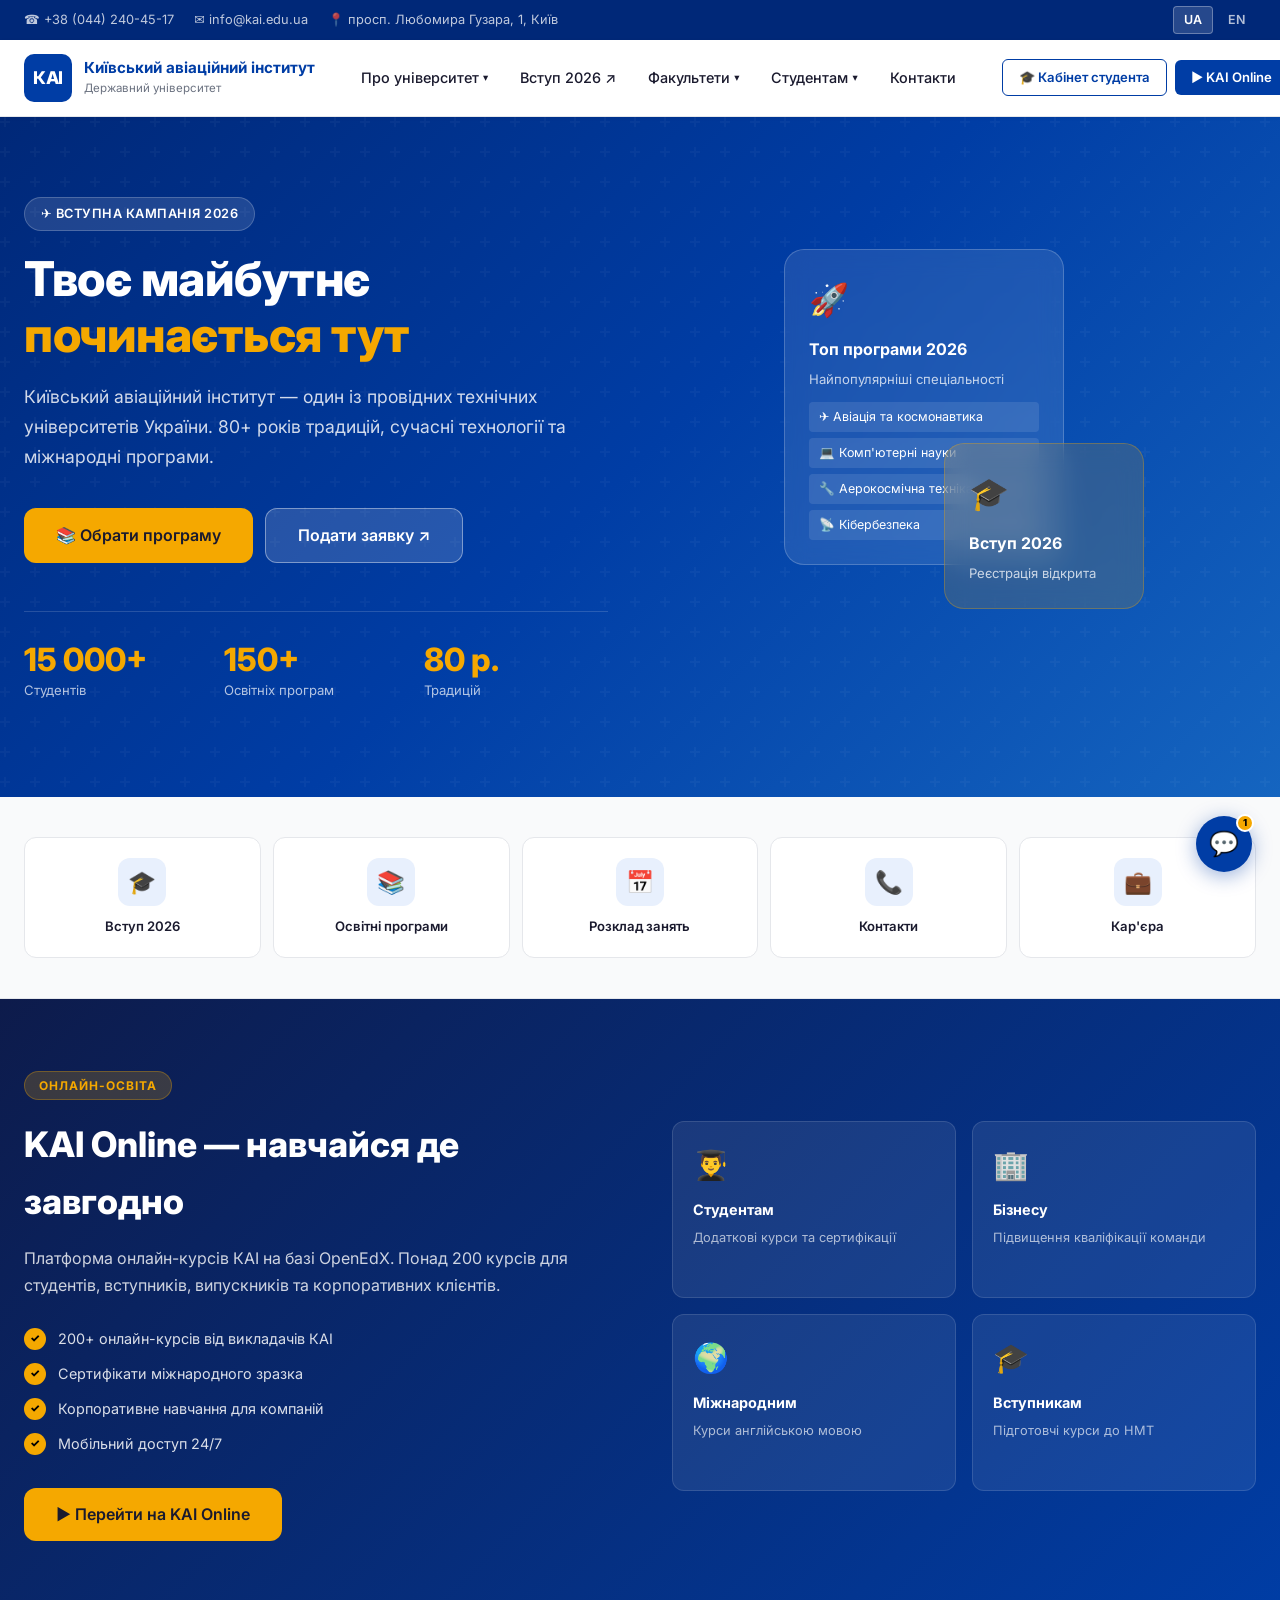
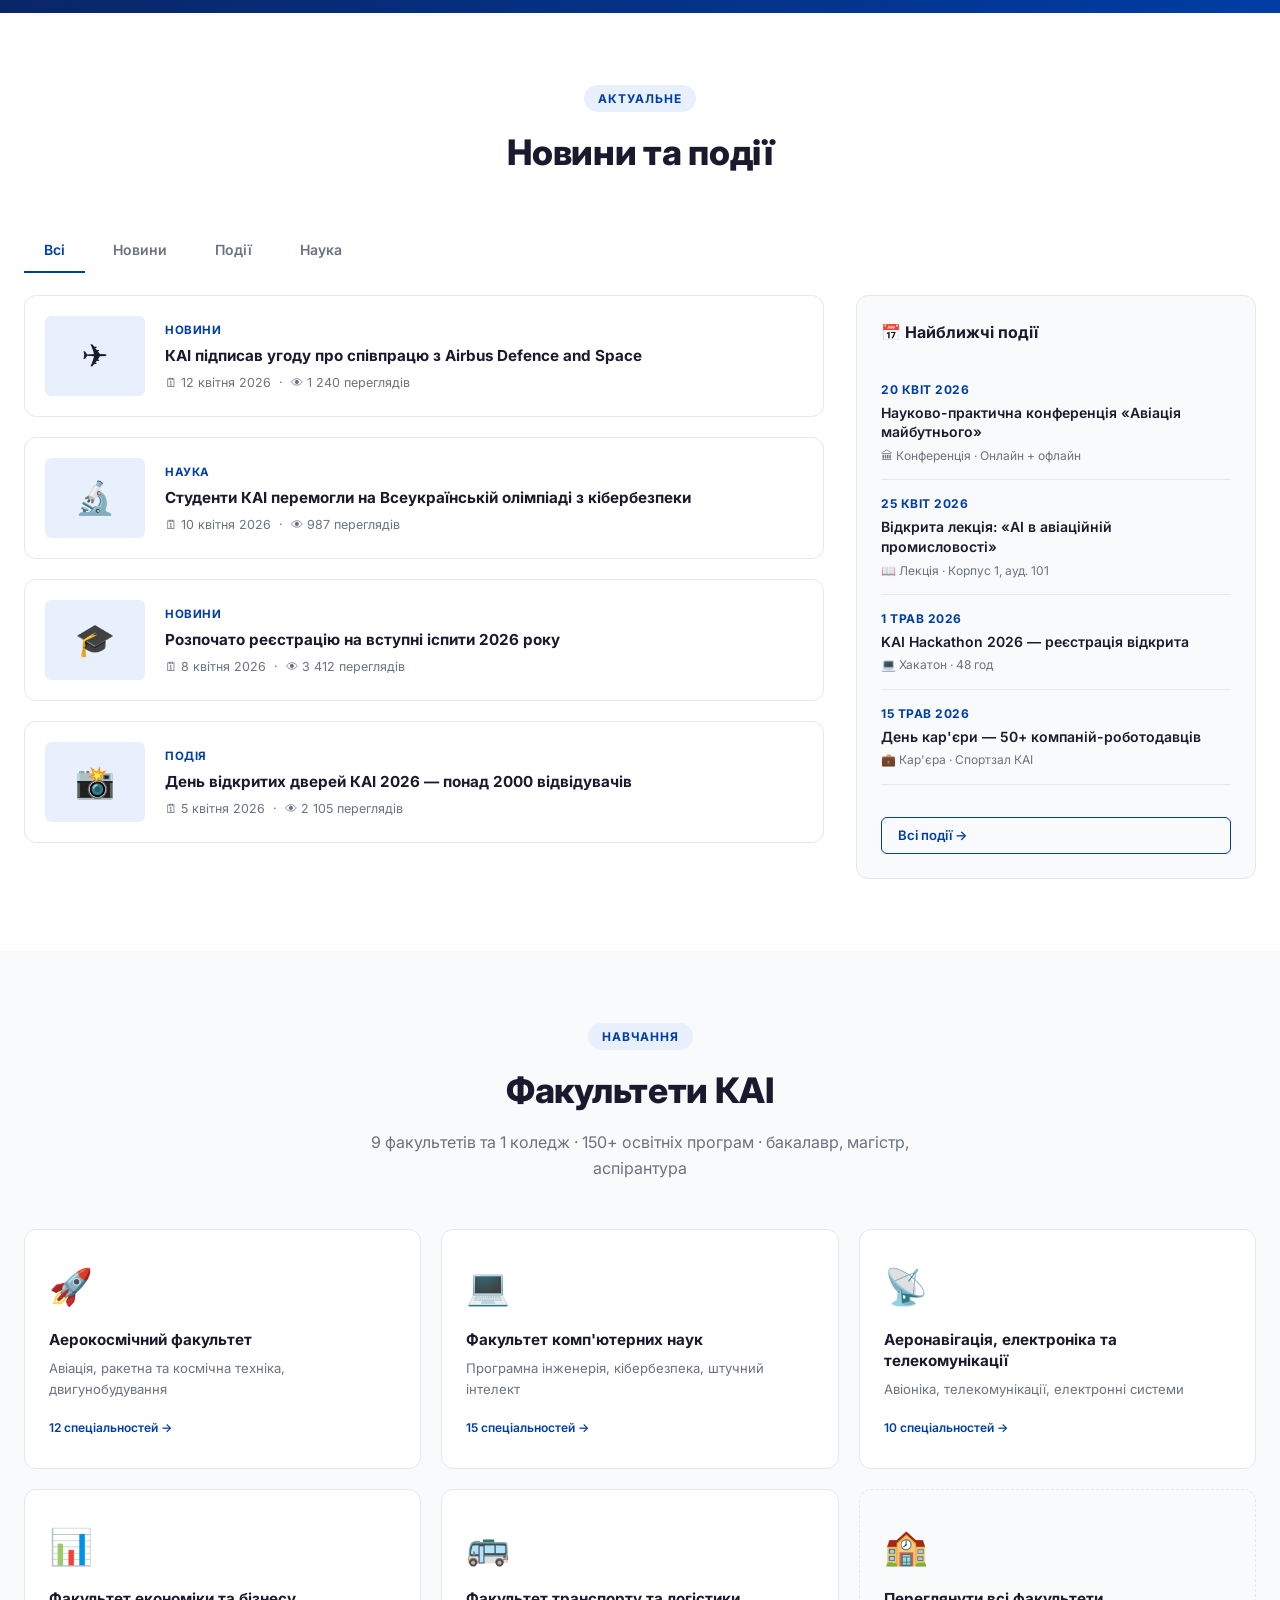
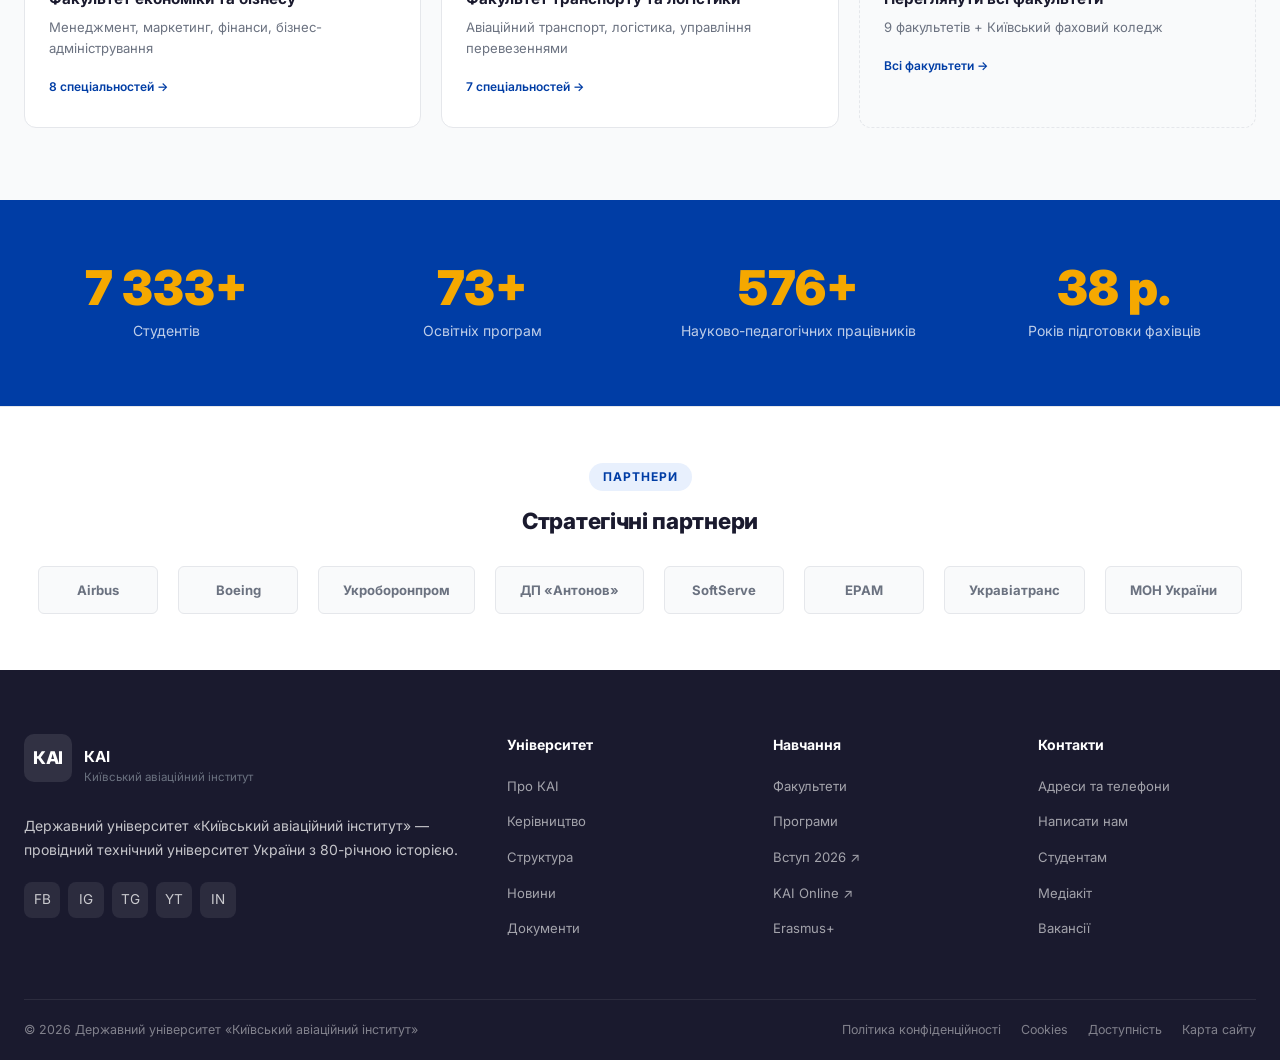
==== index.html @ fc73199f "Initial commit: KAI university website MVP 5-page static website based on the official TZ v1.1: - in" ====
<!DOCTYPE html>
<html lang="uk">
<head>
  <meta charset="UTF-8">
  <meta name="viewport" content="width=device-width, initial-scale=1.0">
  <meta name="description" content="Київський авіаційний інститут — офіційний вебсайт. Вступ 2026, освітні програми, факультети, студентські сервіси.">
  <meta property="og:title" content="КАІ — Київський авіаційний інститут">
  <meta property="og:description" content="Один із провідних технічних університетів України">
  <meta property="og:type" content="website">
  <title>КАІ — Київський авіаційний інститут</title>
  <link rel="preconnect" href="https://fonts.googleapis.com">
  <link href="https://fonts.googleapis.com/css2?family=Inter:wght@400;500;600;700;800;900&display=swap" rel="stylesheet">
  <link rel="stylesheet" href="css/main.css">
</head>
<body>

<!-- ══════════════════════════════════════════════════════════
     TOPBAR
═══════════════════════════════════════════════════════════ -->
<div class="topbar">
  <div class="container">
    <div class="topbar-links">
      <a href="tel:+380442404517">☎ +38 (044) 240-45-17</a>
      <a href="mailto:info@kai.edu.ua">✉ info@kai.edu.ua</a>
      <a href="#">📍 просп. Любомира Гузара, 1, Київ</a>
    </div>
    <div class="topbar-right">
      <div class="lang-switcher">
        <button class="lang-btn" data-lang="uk">UA</button>
        <button class="lang-btn" data-lang="en">EN</button>
      </div>
    </div>
  </div>
</div>

<!-- ══════════════════════════════════════════════════════════
     HEADER
═══════════════════════════════════════════════════════════ -->
<header class="site-header">
  <div class="header-inner">
    <a href="index.html" class="site-logo" aria-label="КАІ — Головна">
      <div class="logo-emblem">КАІ</div>
      <div class="logo-text">
        <strong>Київський авіаційний інститут</strong>
        <span>Державний університет</span>
      </div>
    </a>

    <nav class="main-nav" aria-label="Головна навігація">
      <ul class="nav-list">
        <li class="nav-item">
          <a href="about.html" class="nav-link">Про університет <span class="chevron">▾</span></a>
          <div class="dropdown">
            <a href="about.html#mission">Місія та цінності</a>
            <a href="about.html#leadership">Керівництво</a>
            <a href="about.html#structure">Структура</a>
            <a href="about.html#departments">Підрозділи</a>
            <a href="about.html#strategy">Стратегія</a>
          </div>
        </li>
        <li class="nav-item">
          <a href="https://vstup.kai.edu.ua" class="nav-link" target="_blank" rel="noopener">Вступ 2026 ↗</a>
        </li>
        <li class="nav-item">
          <a href="faculties.html" class="nav-link">Факультети <span class="chevron">▾</span></a>
          <div class="dropdown">
            <a href="faculties.html#aerospace">Аерокосмічний</a>
            <a href="faculties.html#navigation">Аеронавігація та електроніка</a>
            <a href="faculties.html#architecture">Архітектура та будівництво</a>
            <a href="faculties.html#ecology">Екологічна безпека</a>
            <a href="faculties.html#economy">Економіка та бізнес</a>
            <a href="faculties.html#cs">Комп'ютерні науки</a>
            <a href="faculties.html#psychology">Психологія та комунікації</a>
            <a href="faculties.html#transport">Транспорт та логістика</a>
            <a href="faculties.html#law">Право та міжнародні відносини</a>
            <a href="faculties.html#programs">→ Всі освітні програми</a>
          </div>
        </li>
        <li class="nav-item">
          <a href="students.html" class="nav-link">Студентам <span class="chevron">▾</span></a>
          <div class="dropdown">
            <a href="students.html#schedule">Розклад</a>
            <a href="students.html#dormitory">Гуртожиток</a>
            <a href="students.html#career">Кар'єра</a>
            <a href="students.html#erasmus">Erasmus+</a>
            <a href="students.html#support">Підтримка</a>
          </div>
        </li>
        <li class="nav-item">
          <a href="contacts.html" class="nav-link">Контакти</a>
        </li>
      </ul>
    </nav>

    <div class="header-actions">
      <a href="https://du.kai.edu.ua" class="btn btn-outline btn-sm" target="_blank" rel="noopener">🎓 Кабінет студента</a>
      <a href="https://online.kai.edu.ua" class="btn btn-primary btn-sm" target="_blank" rel="noopener">▶ KAI Online</a>
    </div>
    <button class="hamburger" aria-label="Відкрити меню" aria-expanded="false">
      <span></span><span></span><span></span>
    </button>
  </div>
</header>

<!-- ══════════════════════════════════════════════════════════
     HERO
═══════════════════════════════════════════════════════════ -->
<section class="hero" aria-labelledby="hero-heading">
  <div class="container">
    <div class="hero-grid">
      <div class="hero-content">
        <div class="hero-badge">✈ Вступна кампанія 2026</div>
        <h1 id="hero-heading">
          Твоє майбутнє<br><span>починається тут</span>
        </h1>
        <p class="hero-sub">
          Київський авіаційний інститут — один із провідних технічних університетів України. 80+ років традицій, сучасні технології та міжнародні програми.
        </p>
        <div class="hero-actions">
          <a href="faculties.html#programs" class="btn btn-gold btn-lg">📚 Обрати програму</a>
          <a href="https://vstup.kai.edu.ua" class="btn btn-lg" style="background:rgba(255,255,255,.15);color:#fff;border:1.5px solid rgba(255,255,255,.4);" target="_blank">Подати заявку ↗</a>
        </div>
        <div class="hero-stats">
          <div>
            <div class="hero-stat-value counter" data-target="15000" data-suffix="+">15 000+</div>
            <div class="hero-stat-label">Студентів</div>
          </div>
          <div>
            <div class="hero-stat-value counter" data-target="150" data-suffix="+">150+</div>
            <div class="hero-stat-label">Освітніх програм</div>
          </div>
          <div>
            <div class="hero-stat-value counter" data-target="80" data-suffix=" р.">80 р.</div>
            <div class="hero-stat-label">Традицій</div>
          </div>
        </div>
      </div>

      <div class="hero-visual" aria-hidden="true">
        <div class="hero-card-group">
          <div class="hero-card card-main">
            <div class="hero-card-icon">🚀</div>
            <h3>Топ програми 2026</h3>
            <p>Найпопулярніші спеціальності</p>
            <div class="prog-list">
              <div class="prog-item">✈ Авіація та космонавтика</div>
              <div class="prog-item">💻 Комп'ютерні науки</div>
              <div class="prog-item">🔧 Аерокосмічна техніка</div>
              <div class="prog-item">📡 Кібербезпека</div>
            </div>
          </div>
          <div class="hero-card card-side">
            <div class="hero-card-icon">🎓</div>
            <h3>Вступ 2026</h3>
            <p>Реєстрація відкрита</p>
          </div>
        </div>
      </div>
    </div>
  </div>
</section>

<!-- ══════════════════════════════════════════════════════════
     QUICK ACCESS
═══════════════════════════════════════════════════════════ -->
<div class="quick-access">
  <div class="container">
    <div class="quick-grid">
      <a href="https://vstup.kai.edu.ua" class="quick-card" target="_blank">
        <div class="quick-icon">🎓</div>
        <span class="quick-label">Вступ 2026</span>
      </a>
      <a href="faculties.html#programs" class="quick-card">
        <div class="quick-icon">📚</div>
        <span class="quick-label">Освітні програми</span>
      </a>
      <a href="students.html#schedule" class="quick-card">
        <div class="quick-icon">📅</div>
        <span class="quick-label">Розклад занять</span>
      </a>
      <a href="contacts.html" class="quick-card">
        <div class="quick-icon">📞</div>
        <span class="quick-label">Контакти</span>
      </a>
      <a href="students.html#career" class="quick-card">
        <div class="quick-icon">💼</div>
        <span class="quick-label">Кар'єра</span>
      </a>
    </div>
  </div>
</div>

<!-- ══════════════════════════════════════════════════════════
     KAI ONLINE
═══════════════════════════════════════════════════════════ -->
<section class="kai-online-section" aria-labelledby="online-heading">
  <div class="container">
    <div class="kai-online-grid">
      <div>
        <span class="kai-online-tag">Онлайн-освіта</span>
        <h2 id="online-heading">KAI Online — навчайся де завгодно</h2>
        <p>Платформа онлайн-курсів КАІ на базі OpenEdX. Понад 200 курсів для студентів, вступників, випускників та корпоративних клієнтів.</p>
        <div class="kai-online-features">
          <div class="kai-online-feature">200+ онлайн-курсів від викладачів КАІ</div>
          <div class="kai-online-feature">Сертифікати міжнародного зразка</div>
          <div class="kai-online-feature">Корпоративне навчання для компаній</div>
          <div class="kai-online-feature">Мобільний доступ 24/7</div>
        </div>
        <a href="https://online.kai.edu.ua" class="btn btn-gold btn-lg" target="_blank" rel="noopener">▶ Перейти на KAI Online</a>
      </div>
      <div class="kai-online-cards">
        <div class="online-card">
          <div class="online-card-icon">👨‍🎓</div>
          <h4>Студентам</h4>
          <p>Додаткові курси та сертифікації</p>
        </div>
        <div class="online-card">
          <div class="online-card-icon">🏢</div>
          <h4>Бізнесу</h4>
          <p>Підвищення кваліфікації команди</p>
        </div>
        <div class="online-card">
          <div class="online-card-icon">🌍</div>
          <h4>Міжнародним</h4>
          <p>Курси англійською мовою</p>
        </div>
        <div class="online-card">
          <div class="online-card-icon">🎓</div>
          <h4>Вступникам</h4>
          <p>Підготовчі курси до НМТ</p>
        </div>
      </div>
    </div>
  </div>
</section>

<!-- ══════════════════════════════════════════════════════════
     NEWS & EVENTS
═══════════════════════════════════════════════════════════ -->
<section aria-labelledby="news-heading">
  <div class="container">
    <div class="section-header">
      <span class="section-tag">Актуальне</span>
      <h2 class="section-title" id="news-heading">Новини та події</h2>
    </div>

    <div style="display:flex;gap:8px;margin-bottom:24px;flex-wrap:wrap;">
      <button class="tab-btn active news-filter-btn" data-cat="">Всі</button>
      <button class="tab-btn news-filter-btn" data-cat="news">Новини</button>
      <button class="tab-btn news-filter-btn" data-cat="event">Події</button>
      <button class="tab-btn news-filter-btn" data-cat="science">Наука</button>
    </div>

    <div class="news-grid">
      <div class="news-list">
        <article class="news-card" data-cat="news">
          <div class="news-thumb">✈️</div>
          <div>
            <span class="news-cat">Новини</span>
            <h3><a href="#">КАІ підписав угоду про співпрацю з Airbus Defence and Space</a></h3>
            <p class="news-meta">🗓 12 квітня 2026 &nbsp;·&nbsp; 👁 1 240 переглядів</p>
          </div>
        </article>
        <article class="news-card" data-cat="science">
          <div class="news-thumb">🔬</div>
          <div>
            <span class="news-cat">Наука</span>
            <h3><a href="#">Студенти КАІ перемогли на Всеукраїнській олімпіаді з кібербезпеки</a></h3>
            <p class="news-meta">🗓 10 квітня 2026 &nbsp;·&nbsp; 👁 987 переглядів</p>
          </div>
        </article>
        <article class="news-card" data-cat="news">
          <div class="news-thumb">🎓</div>
          <div>
            <span class="news-cat">Новини</span>
            <h3><a href="#">Розпочато реєстрацію на вступні іспити 2026 року</a></h3>
            <p class="news-meta">🗓 8 квітня 2026 &nbsp;·&nbsp; 👁 3 412 переглядів</p>
          </div>
        </article>
        <article class="news-card" data-cat="event">
          <div class="news-thumb">📸</div>
          <div>
            <span class="news-cat">Подія</span>
            <h3><a href="#">День відкритих дверей КАІ 2026 — понад 2000 відвідувачів</a></h3>
            <p class="news-meta">🗓 5 квітня 2026 &nbsp;·&nbsp; 👁 2 105 переглядів</p>
          </div>
        </article>
      </div>

      <aside class="events-panel" aria-label="Найближчі події">
        <h3>📅 Найближчі події</h3>
        <div class="event-item">
          <div class="event-date">20 КВІТ 2026</div>
          <div class="event-title">Науково-практична конференція «Авіація майбутнього»</div>
          <div class="event-type">🏛 Конференція · Онлайн + офлайн</div>
        </div>
        <div class="event-item">
          <div class="event-date">25 КВІТ 2026</div>
          <div class="event-title">Відкрита лекція: «AI в авіаційній промисловості»</div>
          <div class="event-type">📖 Лекція · Корпус 1, ауд. 101</div>
        </div>
        <div class="event-item">
          <div class="event-date">1 ТРАВ 2026</div>
          <div class="event-title">KAI Hackathon 2026 — реєстрація відкрита</div>
          <div class="event-type">💻 Хакатон · 48 год</div>
        </div>
        <div class="event-item">
          <div class="event-date">15 ТРАВ 2026</div>
          <div class="event-title">День кар'єри — 50+ компаній-роботодавців</div>
          <div class="event-type">💼 Кар'єра · Спортзал КАІ</div>
        </div>
        <div class="mt-8 text-center">
          <a href="#" class="btn btn-outline btn-sm" style="width:100%">Всі події →</a>
        </div>
      </aside>
    </div>
  </div>
</section>

<!-- ══════════════════════════════════════════════════════════
     FACULTIES (preview)
═══════════════════════════════════════════════════════════ -->
<section class="faculties-section" aria-labelledby="fac-heading">
  <div class="container">
    <div class="section-header">
      <span class="section-tag">Навчання</span>
      <h2 class="section-title" id="fac-heading">Факультети КАІ</h2>
      <p class="section-sub">9 факультетів та 1 коледж · 150+ освітніх програм · бакалавр, магістр, аспірантура</p>
    </div>
    <div class="faculty-grid">
      <a href="faculties.html#aerospace" class="faculty-card">
        <div class="faculty-icon">🚀</div>
        <h3>Аерокосмічний факультет</h3>
        <p>Авіація, ракетна та космічна техніка, двигунобудування</p>
        <span class="faculty-tag">12 спеціальностей →</span>
      </a>
      <a href="faculties.html#cs" class="faculty-card">
        <div class="faculty-icon">💻</div>
        <h3>Факультет комп'ютерних наук</h3>
        <p>Програмна інженерія, кібербезпека, штучний інтелект</p>
        <span class="faculty-tag">15 спеціальностей →</span>
      </a>
      <a href="faculties.html#navigation" class="faculty-card">
        <div class="faculty-icon">📡</div>
        <h3>Аеронавігація, електроніка та телекомунікації</h3>
        <p>Авіоніка, телекомунікації, електронні системи</p>
        <span class="faculty-tag">10 спеціальностей →</span>
      </a>
      <a href="faculties.html#economy" class="faculty-card">
        <div class="faculty-icon">📊</div>
        <h3>Факультет економіки та бізнесу</h3>
        <p>Менеджмент, маркетинг, фінанси, бізнес-адміністрування</p>
        <span class="faculty-tag">8 спеціальностей →</span>
      </a>
      <a href="faculties.html#transport" class="faculty-card">
        <div class="faculty-icon">🚌</div>
        <h3>Факультет транспорту та логістики</h3>
        <p>Авіаційний транспорт, логістика, управління перевезеннями</p>
        <span class="faculty-tag">7 спеціальностей →</span>
      </a>
      <a href="faculties.html" class="faculty-card" style="border-style:dashed;background:var(--kai-bg);">
        <div class="faculty-icon">🏫</div>
        <h3>Переглянути всі факультети</h3>
        <p>9 факультетів + Київський фаховий коледж</p>
        <span class="faculty-tag" style="color:var(--kai-blue);">Всі факультети →</span>
      </a>
    </div>
  </div>
</section>

<!-- ══════════════════════════════════════════════════════════
     STATS
═══════════════════════════════════════════════════════════ -->
<section class="stats-section" aria-label="Університет у цифрах">
  <div class="container">
    <div class="stats-grid">
      <div>
        <div class="stat-number counter" data-target="15000" data-suffix="+">15 000+</div>
        <div class="stat-label">Студентів</div>
      </div>
      <div>
        <div class="stat-number counter" data-target="150" data-suffix="+">150+</div>
        <div class="stat-label">Освітніх програм</div>
      </div>
      <div>
        <div class="stat-number counter" data-target="1200" data-suffix="+">1 200+</div>
        <div class="stat-label">Науково-педагогічних працівників</div>
      </div>
      <div>
        <div class="stat-number counter" data-target="80" data-suffix=" р.">80 р.</div>
        <div class="stat-label">Років підготовки фахівців</div>
      </div>
    </div>
  </div>
</section>

<!-- ══════════════════════════════════════════════════════════
     PARTNERS
═══════════════════════════════════════════════════════════ -->
<section class="partners-section" aria-label="Партнери університету">
  <div class="container">
    <div class="section-header" style="margin-bottom:28px;">
      <span class="section-tag">Партнери</span>
      <h2 class="section-title" style="font-size:1.4rem;">Стратегічні партнери</h2>
    </div>
    <div class="partners-grid">
      <div class="partner-logo">Airbus</div>
      <div class="partner-logo">Boeing</div>
      <div class="partner-logo">Укроборонпром</div>
      <div class="partner-logo">ДП «Антонов»</div>
      <div class="partner-logo">SoftServe</div>
      <div class="partner-logo">EPAM</div>
      <div class="partner-logo">Укравіатранс</div>
      <div class="partner-logo">МОН України</div>
    </div>
  </div>
</section>

<!-- ══════════════════════════════════════════════════════════
     FOOTER
═══════════════════════════════════════════════════════════ -->
<footer class="site-footer" aria-label="Підвал сайту">
  <div class="container">
    <div class="footer-grid">
      <div class="footer-brand">
        <div class="site-logo" style="margin-bottom:16px;">
          <div class="logo-emblem">КАІ</div>
          <div class="logo-text">
            <strong style="color:#fff;">КАІ</strong>
            <span>Київський авіаційний інститут</span>
          </div>
        </div>
        <p>Державний університет «Київський авіаційний інститут» — провідний технічний університет України з 80-річною історією.</p>
        <div class="footer-socials">
          <a href="#" class="social-btn" aria-label="Facebook">FB</a>
          <a href="#" class="social-btn" aria-label="Instagram">IG</a>
          <a href="#" class="social-btn" aria-label="Telegram">TG</a>
          <a href="#" class="social-btn" aria-label="YouTube">YT</a>
          <a href="#" class="social-btn" aria-label="LinkedIn">IN</a>
        </div>
      </div>
      <div class="footer-col">
        <h4>Університет</h4>
        <ul>
          <li><a href="about.html">Про КАІ</a></li>
          <li><a href="about.html#leadership">Керівництво</a></li>
          <li><a href="about.html#structure">Структура</a></li>
          <li><a href="#">Новини</a></li>
          <li><a href="#">Документи</a></li>
        </ul>
      </div>
      <div class="footer-col">
        <h4>Навчання</h4>
        <ul>
          <li><a href="faculties.html">Факультети</a></li>
          <li><a href="faculties.html#programs">Програми</a></li>
          <li><a href="https://vstup.kai.edu.ua" target="_blank">Вступ 2026 ↗</a></li>
          <li><a href="https://online.kai.edu.ua" target="_blank">KAI Online ↗</a></li>
          <li><a href="students.html#erasmus">Erasmus+</a></li>
        </ul>
      </div>
      <div class="footer-col">
        <h4>Контакти</h4>
        <ul>
          <li><a href="contacts.html">Адреси та телефони</a></li>
          <li><a href="contacts.html#form">Написати нам</a></li>
          <li><a href="students.html">Студентам</a></li>
          <li><a href="#">Медіакіт</a></li>
          <li><a href="#">Вакансії</a></li>
        </ul>
      </div>
    </div>
    <div class="footer-bottom">
      <span>© 2026 Державний університет «Київський авіаційний інститут»</span>
      <div class="footer-bottom-links">
        <a href="#">Політика конфіденційності</a>
        <a href="#">Cookies</a>
        <a href="#">Доступність</a>
        <a href="#">Карта сайту</a>
      </div>
    </div>
  </div>
</footer>

<!-- Chatbot widget -->
<button class="chatbot-btn" id="chatbot-btn" aria-label="Онлайн-консультант">
  💬
  <span class="chatbot-badge" aria-hidden="true">1</span>
</button>

<script src="js/main.js"></script>
</body>
</html>
---- css/main.css ----
/* ============================================================
   KAI UNIVERSITY — Main Stylesheet
   Київський авіаційний інститут
   ============================================================ */

/* --- CSS Variables --- */
:root {
  --kai-blue:       #003DA5;
  --kai-blue-dark:  #002878;
  --kai-blue-light: #1A56C4;
  --kai-sky:        #E8F0FD;
  --kai-gold:       #F5A800;
  --kai-gold-dark:  #D98E00;
  --kai-text:       #1A1A2E;
  --kai-muted:      #6B7280;
  --kai-border:     #E5E7EB;
  --kai-bg:         #F9FAFB;
  --kai-white:      #FFFFFF;
  --radius-sm:      6px;
  --radius-md:      12px;
  --radius-lg:      20px;
  --shadow-sm:      0 1px 3px rgba(0,0,0,.08);
  --shadow-md:      0 4px 16px rgba(0,0,0,.10);
  --shadow-lg:      0 8px 32px rgba(0,0,0,.12);
  --transition:     .25s ease;
  --font-main:      'Inter', 'Roboto', system-ui, sans-serif;
  --container:      1280px;
}

/* --- Reset & Base --- */
*, *::before, *::after { box-sizing: border-box; margin: 0; padding: 0; }
html { scroll-behavior: smooth; font-size: 16px; }
body {
  font-family: var(--font-main);
  color: var(--kai-text);
  background: var(--kai-white);
  line-height: 1.6;
  -webkit-font-smoothing: antialiased;
}
img { max-width: 100%; height: auto; display: block; }
a { color: inherit; text-decoration: none; }
ul { list-style: none; }
button { cursor: pointer; border: none; background: none; font: inherit; }

/* --- Container --- */
.container {
  width: 100%;
  max-width: var(--container);
  margin: 0 auto;
  padding: 0 24px;
}

/* ============================================================
   TOPBAR
   ============================================================ */
.topbar {
  background: var(--kai-blue-dark);
  color: rgba(255,255,255,.75);
  font-size: .8rem;
  padding: 6px 0;
}
.topbar .container {
  display: flex;
  justify-content: space-between;
  align-items: center;
  gap: 16px;
}
.topbar-links { display: flex; gap: 20px; }
.topbar-links a { color: rgba(255,255,255,.75); transition: color var(--transition); }
.topbar-links a:hover { color: #fff; }
.topbar-right { display: flex; gap: 16px; align-items: center; }

/* --- Language switcher --- */
.lang-switcher { display: flex; gap: 4px; }
.lang-btn {
  padding: 3px 10px;
  border-radius: 4px;
  font-size: .78rem;
  font-weight: 600;
  color: rgba(255,255,255,.7);
  transition: all var(--transition);
  border: 1px solid transparent;
}
.lang-btn.active,
.lang-btn:hover {
  background: rgba(255,255,255,.15);
  color: #fff;
  border-color: rgba(255,255,255,.3);
}

/* ============================================================
   HEADER / NAV
   ============================================================ */
.site-header {
  position: sticky;
  top: 0;
  z-index: 1000;
  background: var(--kai-white);
  border-bottom: 1px solid var(--kai-border);
  box-shadow: var(--shadow-sm);
}
.header-inner {
  display: flex;
  align-items: center;
  gap: 32px;
  padding: 14px 24px;
  max-width: var(--container);
  margin: 0 auto;
}

/* Logo */
.site-logo {
  display: flex;
  align-items: center;
  gap: 12px;
  flex-shrink: 0;
  text-decoration: none;
}
.logo-emblem {
  width: 48px;
  height: 48px;
  background: var(--kai-blue);
  border-radius: 10px;
  display: flex;
  align-items: center;
  justify-content: center;
  color: #fff;
  font-weight: 800;
  font-size: 1.1rem;
  letter-spacing: -.5px;
}
.logo-text { line-height: 1.2; }
.logo-text strong { display: block; font-size: .95rem; font-weight: 700; color: var(--kai-blue); }
.logo-text span { font-size: .72rem; color: var(--kai-muted); font-weight: 400; }

/* Main Nav */
.main-nav { flex: 1; }
.nav-list {
  display: flex;
  gap: 4px;
  align-items: center;
}
.nav-item { position: relative; }
.nav-link {
  display: flex;
  align-items: center;
  gap: 4px;
  padding: 8px 14px;
  border-radius: var(--radius-sm);
  font-size: .9rem;
  font-weight: 500;
  color: var(--kai-text);
  transition: all var(--transition);
  white-space: nowrap;
}
.nav-link:hover,
.nav-link.active { background: var(--kai-sky); color: var(--kai-blue); }
.nav-link .chevron { font-size: .65rem; transition: transform var(--transition); }
.nav-item:hover .chevron { transform: rotate(180deg); }

/* Dropdown */
.dropdown {
  position: absolute;
  top: calc(100% + 8px);
  left: 0;
  min-width: 240px;
  background: var(--kai-white);
  border: 1px solid var(--kai-border);
  border-radius: var(--radius-md);
  box-shadow: var(--shadow-lg);
  padding: 8px;
  opacity: 0;
  visibility: hidden;
  transform: translateY(-8px);
  transition: all var(--transition);
  z-index: 200;
}
.nav-item:hover .dropdown {
  opacity: 1;
  visibility: visible;
  transform: translateY(0);
}
.dropdown a {
  display: block;
  padding: 9px 14px;
  border-radius: var(--radius-sm);
  font-size: .875rem;
  color: var(--kai-text);
  transition: all var(--transition);
}
.dropdown a:hover { background: var(--kai-sky); color: var(--kai-blue); padding-left: 18px; }

/* Header CTAs */
.header-actions { display: flex; gap: 8px; align-items: center; flex-shrink: 0; }
.btn { display: inline-flex; align-items: center; gap: 6px; padding: 9px 20px; border-radius: var(--radius-sm); font-size: .875rem; font-weight: 600; transition: all var(--transition); white-space: nowrap; }
.btn-primary { background: var(--kai-blue); color: #fff; }
.btn-primary:hover { background: var(--kai-blue-light); box-shadow: 0 4px 12px rgba(0,61,165,.3); transform: translateY(-1px); }
.btn-outline { border: 1.5px solid var(--kai-blue); color: var(--kai-blue); }
.btn-outline:hover { background: var(--kai-sky); }
.btn-gold { background: var(--kai-gold); color: var(--kai-text); }
.btn-gold:hover { background: var(--kai-gold-dark); transform: translateY(-1px); }
.btn-sm { padding: 7px 16px; font-size: .82rem; }
.btn-lg { padding: 14px 32px; font-size: 1rem; border-radius: var(--radius-md); }

/* Hamburger */
.hamburger { display: none; flex-direction: column; gap: 5px; padding: 6px; }
.hamburger span { width: 22px; height: 2px; background: var(--kai-text); border-radius: 2px; transition: all var(--transition); }

/* ============================================================
   HERO SECTION
   ============================================================ */
.hero {
  background: linear-gradient(135deg, var(--kai-blue-dark) 0%, var(--kai-blue) 50%, #1565C0 100%);
  color: #fff;
  padding: 80px 0 96px;
  position: relative;
  overflow: hidden;
}
.hero::before {
  content: '';
  position: absolute;
  inset: 0;
  background: url("data:image/svg+xml,%3Csvg width='60' height='60' viewBox='0 0 60 60' xmlns='http://www.w3.org/2000/svg'%3E%3Cg fill='none' fill-rule='evenodd'%3E%3Cg fill='%23ffffff' fill-opacity='0.03'%3E%3Cpath d='M36 34v-4h-2v4h-4v2h4v4h2v-4h4v-2h-4zm0-30V0h-2v4h-4v2h4v4h2V6h4V4h-4zM6 34v-4H4v4H0v2h4v4h2v-4h4v-2H6zM6 4V0H4v4H0v2h4v4h2V6h4V4H6z'/%3E%3C/g%3E%3C/g%3E%3C/svg%3E");
}
.hero .container { position: relative; z-index: 1; }
.hero-grid {
  display: grid;
  grid-template-columns: 1fr 1fr;
  gap: 64px;
  align-items: center;
}
.hero-badge {
  display: inline-flex;
  align-items: center;
  gap: 8px;
  background: rgba(255,255,255,.12);
  border: 1px solid rgba(255,255,255,.2);
  border-radius: 100px;
  padding: 6px 16px;
  font-size: .8rem;
  font-weight: 600;
  letter-spacing: .5px;
  text-transform: uppercase;
  margin-bottom: 20px;
}
.hero h1 {
  font-size: clamp(2rem, 4vw, 3rem);
  font-weight: 800;
  line-height: 1.15;
  margin-bottom: 20px;
  letter-spacing: -.5px;
}
.hero h1 span { color: var(--kai-gold); }
.hero-sub {
  font-size: 1.1rem;
  color: rgba(255,255,255,.82);
  margin-bottom: 36px;
  line-height: 1.7;
}
.hero-actions { display: flex; gap: 12px; flex-wrap: wrap; }
.hero-stats {
  display: grid;
  grid-template-columns: repeat(3, 1fr);
  gap: 16px;
  margin-top: 48px;
  padding-top: 32px;
  border-top: 1px solid rgba(255,255,255,.15);
}
.hero-stat-value { font-size: 2rem; font-weight: 800; color: var(--kai-gold); line-height: 1; }
.hero-stat-label { font-size: .82rem; color: rgba(255,255,255,.7); margin-top: 4px; }
.hero-visual {
  display: flex;
  justify-content: center;
  align-items: center;
}
.hero-card-group { position: relative; width: 360px; height: 400px; }
.hero-card {
  position: absolute;
  background: rgba(255,255,255,.1);
  backdrop-filter: blur(12px);
  border: 1px solid rgba(255,255,255,.2);
  border-radius: var(--radius-lg);
  padding: 24px;
  color: #fff;
}
.hero-card.card-main { width: 280px; top: 0; left: 0; }
.hero-card.card-side { width: 200px; bottom: 40px; right: 0; background: rgba(245,168,0,.15); border-color: rgba(245,168,0,.3); }
.hero-card-icon { font-size: 2rem; margin-bottom: 12px; }
.hero-card h3 { font-size: 1rem; font-weight: 700; margin-bottom: 6px; }
.hero-card p { font-size: .82rem; color: rgba(255,255,255,.75); }
.hero-card .prog-list { margin-top: 12px; display: flex; flex-direction: column; gap: 6px; }
.hero-card .prog-item { font-size: .78rem; background: rgba(255,255,255,.1); border-radius: 4px; padding: 5px 10px; }

/* ============================================================
   QUICK ACCESS
   ============================================================ */
.quick-access { padding: 40px 0; background: var(--kai-bg); border-bottom: 1px solid var(--kai-border); }
.quick-grid { display: grid; grid-template-columns: repeat(5, 1fr); gap: 12px; }
.quick-card {
  display: flex;
  flex-direction: column;
  align-items: center;
  gap: 10px;
  padding: 20px 16px;
  background: var(--kai-white);
  border: 1px solid var(--kai-border);
  border-radius: var(--radius-md);
  text-align: center;
  transition: all var(--transition);
  cursor: pointer;
}
.quick-card:hover { border-color: var(--kai-blue); box-shadow: var(--shadow-md); transform: translateY(-2px); }
.quick-card:hover .quick-icon { background: var(--kai-blue); color: #fff; }
.quick-icon {
  width: 48px; height: 48px;
  border-radius: 12px;
  background: var(--kai-sky);
  color: var(--kai-blue);
  display: flex; align-items: center; justify-content: center;
  font-size: 1.4rem;
  transition: all var(--transition);
}
.quick-label { font-size: .82rem; font-weight: 600; color: var(--kai-text); }

/* ============================================================
   SECTIONS
   ============================================================ */
section { padding: 72px 0; }
.section-header { text-align: center; margin-bottom: 48px; }
.section-tag {
  display: inline-block;
  background: var(--kai-sky);
  color: var(--kai-blue);
  font-size: .75rem;
  font-weight: 700;
  letter-spacing: 1px;
  text-transform: uppercase;
  padding: 4px 14px;
  border-radius: 100px;
  margin-bottom: 12px;
}
.section-title { font-size: clamp(1.6rem, 3vw, 2.2rem); font-weight: 800; letter-spacing: -.3px; margin-bottom: 12px; }
.section-sub { color: var(--kai-muted); font-size: 1rem; max-width: 560px; margin: 0 auto; }

/* ============================================================
   KAI ONLINE BLOCK
   ============================================================ */
.kai-online-section {
  background: linear-gradient(135deg, #0D1B4B 0%, var(--kai-blue) 100%);
  color: #fff;
  padding: 72px 0;
}
.kai-online-grid {
  display: grid;
  grid-template-columns: 1fr 1fr;
  gap: 64px;
  align-items: center;
}
.kai-online-tag {
  display: inline-block;
  background: rgba(245,168,0,.2);
  color: var(--kai-gold);
  font-size: .75rem;
  font-weight: 700;
  letter-spacing: 1px;
  text-transform: uppercase;
  padding: 4px 14px;
  border-radius: 100px;
  margin-bottom: 16px;
  border: 1px solid rgba(245,168,0,.3);
}
.kai-online-section h2 { font-size: clamp(1.6rem, 3vw, 2.2rem); font-weight: 800; margin-bottom: 16px; }
.kai-online-section p { color: rgba(255,255,255,.8); line-height: 1.7; margin-bottom: 28px; }
.kai-online-features { display: flex; flex-direction: column; gap: 12px; margin-bottom: 32px; }
.kai-online-feature {
  display: flex;
  align-items: center;
  gap: 12px;
  font-size: .9rem;
  color: rgba(255,255,255,.85);
}
.kai-online-feature::before { content: '✓'; display: flex; align-items: center; justify-content: center; width: 22px; height: 22px; background: var(--kai-gold); color: #000; border-radius: 50%; font-size: .7rem; font-weight: 800; flex-shrink: 0; }
.kai-online-cards { display: grid; grid-template-columns: 1fr 1fr; gap: 16px; }
.online-card {
  background: rgba(255,255,255,.08);
  border: 1px solid rgba(255,255,255,.12);
  border-radius: var(--radius-md);
  padding: 20px;
}
.online-card-icon { font-size: 1.8rem; margin-bottom: 10px; }
.online-card h4 { font-size: .9rem; font-weight: 700; margin-bottom: 6px; }
.online-card p { font-size: .8rem; color: rgba(255,255,255,.65); }

/* ============================================================
   NEWS & EVENTS
   ============================================================ */
.news-grid { display: grid; grid-template-columns: 2fr 1fr; gap: 32px; }
.news-list { display: flex; flex-direction: column; gap: 20px; }
.news-card {
  display: flex;
  gap: 20px;
  background: var(--kai-white);
  border: 1px solid var(--kai-border);
  border-radius: var(--radius-md);
  padding: 20px;
  transition: all var(--transition);
}
.news-card:hover { box-shadow: var(--shadow-md); border-color: var(--kai-blue); }
.news-thumb {
  width: 100px;
  height: 80px;
  border-radius: var(--radius-sm);
  flex-shrink: 0;
  overflow: hidden;
  background: var(--kai-sky);
  display: flex;
  align-items: center;
  justify-content: center;
  font-size: 2rem;
}
.news-cat {
  display: inline-block;
  font-size: .72rem;
  font-weight: 700;
  letter-spacing: .5px;
  text-transform: uppercase;
  color: var(--kai-blue);
  margin-bottom: 6px;
}
.news-card h3 { font-size: .95rem; font-weight: 700; margin-bottom: 6px; line-height: 1.4; }
.news-card h3 a:hover { color: var(--kai-blue); }
.news-meta { font-size: .78rem; color: var(--kai-muted); }

/* Events sidebar */
.events-panel { background: var(--kai-bg); border-radius: var(--radius-md); padding: 24px; border: 1px solid var(--kai-border); }
.events-panel h3 { font-size: 1rem; font-weight: 700; margin-bottom: 20px; display: flex; align-items: center; gap: 8px; }
.event-item { padding: 14px 0; border-bottom: 1px solid var(--kai-border); }
.event-item:last-child { border-bottom: none; padding-bottom: 0; }
.event-date { font-size: .75rem; font-weight: 700; color: var(--kai-blue); text-transform: uppercase; letter-spacing: .5px; margin-bottom: 4px; }
.event-title { font-size: .875rem; font-weight: 600; line-height: 1.4; }
.event-type { font-size: .75rem; color: var(--kai-muted); margin-top: 4px; }

/* ============================================================
   FACULTIES
   ============================================================ */
.faculties-section { background: var(--kai-bg); }
.faculty-grid { display: grid; grid-template-columns: repeat(3, 1fr); gap: 20px; }
.faculty-card {
  background: var(--kai-white);
  border: 1px solid var(--kai-border);
  border-radius: var(--radius-md);
  padding: 28px 24px;
  transition: all var(--transition);
  cursor: pointer;
  position: relative;
  overflow: hidden;
}
.faculty-card::before {
  content: '';
  position: absolute;
  top: 0; left: 0; right: 0;
  height: 4px;
  background: var(--kai-blue);
  transform: scaleX(0);
  transition: transform var(--transition);
}
.faculty-card:hover::before { transform: scaleX(1); }
.faculty-card:hover { box-shadow: var(--shadow-md); transform: translateY(-3px); }
.faculty-icon { font-size: 2.2rem; margin-bottom: 14px; }
.faculty-card h3 { font-size: .95rem; font-weight: 700; margin-bottom: 8px; line-height: 1.4; }
.faculty-card p { font-size: .82rem; color: var(--kai-muted); margin-bottom: 14px; }
.faculty-tag { font-size: .75rem; font-weight: 600; color: var(--kai-blue); }

/* ============================================================
   STATS
   ============================================================ */
.stats-section { background: var(--kai-blue); color: #fff; padding: 64px 0; }
.stats-grid { display: grid; grid-template-columns: repeat(4, 1fr); gap: 32px; text-align: center; }
.stat-number { font-size: clamp(2rem, 4vw, 3rem); font-weight: 900; color: var(--kai-gold); line-height: 1; }
.stat-label { font-size: .875rem; color: rgba(255,255,255,.75); margin-top: 8px; }

/* ============================================================
   PROGRAMS SECTION
   ============================================================ */
.programs-search {
  background: var(--kai-white);
  border: 1px solid var(--kai-border);
  border-radius: var(--radius-md);
  padding: 24px;
  margin-bottom: 32px;
  display: flex;
  gap: 12px;
  flex-wrap: wrap;
}
.search-input-wrap { flex: 1; min-width: 200px; position: relative; }
.search-input-wrap input {
  width: 100%;
  padding: 10px 16px 10px 42px;
  border: 1.5px solid var(--kai-border);
  border-radius: var(--radius-sm);
  font: inherit;
  font-size: .9rem;
  outline: none;
  transition: border-color var(--transition);
}
.search-input-wrap input:focus { border-color: var(--kai-blue); }
.search-input-wrap .icon { position: absolute; left: 14px; top: 50%; transform: translateY(-50%); color: var(--kai-muted); }
select.filter-select {
  padding: 10px 16px;
  border: 1.5px solid var(--kai-border);
  border-radius: var(--radius-sm);
  font: inherit;
  font-size: .875rem;
  color: var(--kai-text);
  background: var(--kai-white);
  outline: none;
  cursor: pointer;
  transition: border-color var(--transition);
}
select.filter-select:focus { border-color: var(--kai-blue); }
.programs-grid { display: grid; grid-template-columns: repeat(3, 1fr); gap: 16px; }
.program-card {
  background: var(--kai-white);
  border: 1.5px solid var(--kai-border);
  border-radius: var(--radius-md);
  padding: 20px;
  transition: all var(--transition);
}
.program-card:hover { border-color: var(--kai-blue); box-shadow: var(--shadow-sm); }
.program-level { font-size: .72rem; font-weight: 700; text-transform: uppercase; letter-spacing: .5px; color: var(--kai-blue); background: var(--kai-sky); padding: 3px 10px; border-radius: 100px; display: inline-block; margin-bottom: 10px; }
.program-card h4 { font-size: .9rem; font-weight: 700; margin-bottom: 6px; line-height: 1.4; }
.program-faculty { font-size: .78rem; color: var(--kai-muted); margin-bottom: 12px; }
.program-meta { display: flex; gap: 12px; font-size: .78rem; color: var(--kai-muted); }
.program-meta span { display: flex; align-items: center; gap: 4px; }

/* ============================================================
   CONTACTS
   ============================================================ */
.contacts-grid { display: grid; grid-template-columns: 1fr 1fr; gap: 48px; }
.contact-card { background: var(--kai-bg); border-radius: var(--radius-md); padding: 28px; border: 1px solid var(--kai-border); }
.contact-card h3 { font-size: 1.1rem; font-weight: 700; margin-bottom: 20px; }
.contact-item { display: flex; gap: 14px; margin-bottom: 16px; align-items: flex-start; }
.contact-icon { width: 36px; height: 36px; background: var(--kai-sky); border-radius: 8px; display: flex; align-items: center; justify-content: center; color: var(--kai-blue); font-size: 1rem; flex-shrink: 0; margin-top: 2px; }
.contact-label { font-size: .78rem; color: var(--kai-muted); margin-bottom: 2px; }
.contact-value { font-size: .9rem; font-weight: 600; }
.contact-map { border-radius: var(--radius-md); overflow: hidden; border: 1px solid var(--kai-border); }
.map-placeholder { background: var(--kai-sky); height: 320px; display: flex; flex-direction: column; align-items: center; justify-content: center; gap: 12px; color: var(--kai-blue); font-size: 1rem; font-weight: 600; }
.map-placeholder .map-icon { font-size: 3rem; }

/* ============================================================
   CONTACT FORM
   ============================================================ */
.form-group { margin-bottom: 16px; }
.form-group label { display: block; font-size: .82rem; font-weight: 600; margin-bottom: 6px; color: var(--kai-text); }
.form-group input,
.form-group select,
.form-group textarea {
  width: 100%;
  padding: 10px 14px;
  border: 1.5px solid var(--kai-border);
  border-radius: var(--radius-sm);
  font: inherit;
  font-size: .9rem;
  outline: none;
  transition: border-color var(--transition);
  background: var(--kai-white);
}
.form-group input:focus,
.form-group select:focus,
.form-group textarea:focus { border-color: var(--kai-blue); }
.form-group textarea { resize: vertical; min-height: 100px; }

/* ============================================================
   PARTNERS
   ============================================================ */
.partners-section { padding: 56px 0; border-top: 1px solid var(--kai-border); }
.partners-grid { display: flex; gap: 20px; flex-wrap: wrap; justify-content: center; align-items: center; }
.partner-logo {
  height: 48px;
  padding: 0 24px;
  background: var(--kai-bg);
  border: 1px solid var(--kai-border);
  border-radius: var(--radius-sm);
  display: flex;
  align-items: center;
  justify-content: center;
  font-size: .82rem;
  font-weight: 700;
  color: var(--kai-muted);
  transition: all var(--transition);
  min-width: 120px;
}
.partner-logo:hover { border-color: var(--kai-blue); color: var(--kai-blue); background: var(--kai-sky); }

/* ============================================================
   FOOTER
   ============================================================ */
.site-footer { background: var(--kai-text); color: rgba(255,255,255,.75); padding: 64px 0 0; }
.footer-grid { display: grid; grid-template-columns: 2fr 1fr 1fr 1fr; gap: 48px; margin-bottom: 48px; }
.footer-brand .logo-emblem { background: rgba(255,255,255,.1); margin-bottom: 16px; }
.footer-brand p { font-size: .875rem; line-height: 1.7; margin-bottom: 20px; }
.footer-socials { display: flex; gap: 8px; }
.social-btn {
  width: 36px; height: 36px;
  background: rgba(255,255,255,.08);
  border-radius: 8px;
  display: flex; align-items: center; justify-content: center;
  font-size: .85rem;
  transition: all var(--transition);
}
.social-btn:hover { background: var(--kai-blue); color: #fff; }
.footer-col h4 { font-size: .875rem; font-weight: 700; color: #fff; margin-bottom: 16px; }
.footer-col ul li { margin-bottom: 10px; }
.footer-col ul li a { font-size: .82rem; color: rgba(255,255,255,.6); transition: color var(--transition); }
.footer-col ul li a:hover { color: #fff; }
.footer-bottom {
  border-top: 1px solid rgba(255,255,255,.08);
  padding: 20px 0;
  display: flex;
  justify-content: space-between;
  align-items: center;
  font-size: .78rem;
  color: rgba(255,255,255,.45);
  flex-wrap: wrap;
  gap: 12px;
}
.footer-bottom-links { display: flex; gap: 20px; }
.footer-bottom-links a { color: rgba(255,255,255,.45); transition: color var(--transition); }
.footer-bottom-links a:hover { color: rgba(255,255,255,.8); }

/* ============================================================
   ABOUT PAGE
   ============================================================ */
.page-hero {
  background: linear-gradient(135deg, var(--kai-blue-dark) 0%, var(--kai-blue) 100%);
  color: #fff;
  padding: 56px 0;
}
.page-hero h1 { font-size: clamp(1.8rem, 3vw, 2.5rem); font-weight: 800; margin-bottom: 10px; }
.page-hero p { color: rgba(255,255,255,.75); font-size: 1rem; }
.breadcrumb { display: flex; gap: 8px; align-items: center; font-size: .82rem; color: rgba(255,255,255,.6); margin-bottom: 12px; }
.breadcrumb a { color: rgba(255,255,255,.6); }
.breadcrumb a:hover { color: #fff; }
.breadcrumb span { color: rgba(255,255,255,.4); }

.about-grid { display: grid; grid-template-columns: 1fr 1fr; gap: 64px; align-items: center; }
.about-text h2 { font-size: 1.8rem; font-weight: 800; margin-bottom: 16px; }
.about-text p { color: var(--kai-muted); line-height: 1.8; margin-bottom: 16px; }
.about-highlight { background: var(--kai-sky); border-left: 4px solid var(--kai-blue); border-radius: 0 var(--radius-sm) var(--radius-sm) 0; padding: 16px 20px; margin: 20px 0; font-size: .95rem; font-weight: 500; }
.value-list { display: flex; flex-direction: column; gap: 12px; margin-top: 20px; }
.value-item { display: flex; gap: 12px; align-items: flex-start; }
.value-icon { width: 36px; height: 36px; background: var(--kai-blue); border-radius: 8px; display: flex; align-items: center; justify-content: center; color: #fff; font-size: .9rem; flex-shrink: 0; }
.value-text h4 { font-size: .9rem; font-weight: 700; margin-bottom: 2px; }
.value-text p { font-size: .82rem; color: var(--kai-muted); }
.about-visual { background: var(--kai-sky); border-radius: var(--radius-lg); padding: 32px; display: flex; flex-direction: column; gap: 16px; }
.about-stat-card { background: var(--kai-white); border-radius: var(--radius-md); padding: 20px; display: flex; align-items: center; gap: 16px; box-shadow: var(--shadow-sm); }
.about-stat-icon { font-size: 1.8rem; }
.about-stat-value { font-size: 1.6rem; font-weight: 900; color: var(--kai-blue); line-height: 1; }
.about-stat-label { font-size: .78rem; color: var(--kai-muted); margin-top: 2px; }

/* Leadership */
.leadership-grid { display: grid; grid-template-columns: repeat(3, 1fr); gap: 24px; }
.leader-card {
  background: var(--kai-white);
  border: 1px solid var(--kai-border);
  border-radius: var(--radius-md);
  padding: 28px;
  text-align: center;
  transition: all var(--transition);
}
.leader-card:hover { box-shadow: var(--shadow-md); transform: translateY(-2px); }
.leader-avatar {
  width: 80px; height: 80px;
  border-radius: 50%;
  background: var(--kai-sky);
  display: flex; align-items: center; justify-content: center;
  font-size: 2rem;
  margin: 0 auto 16px;
  border: 3px solid var(--kai-blue);
}
.leader-name { font-size: 1rem; font-weight: 700; margin-bottom: 4px; }
.leader-role { font-size: .82rem; color: var(--kai-muted); margin-bottom: 12px; }
.leader-contact { font-size: .8rem; color: var(--kai-blue); }

/* Students page */
.services-grid { display: grid; grid-template-columns: repeat(3, 1fr); gap: 20px; }
.service-card {
  background: var(--kai-white);
  border: 1px solid var(--kai-border);
  border-radius: var(--radius-md);
  padding: 28px;
  transition: all var(--transition);
}
.service-card:hover { box-shadow: var(--shadow-md); border-color: var(--kai-blue); }
.service-icon { font-size: 2.2rem; margin-bottom: 14px; }
.service-card h3 { font-size: 1rem; font-weight: 700; margin-bottom: 8px; }
.service-card p { font-size: .85rem; color: var(--kai-muted); margin-bottom: 16px; }

/* ============================================================
   CHATBOT WIDGET
   ============================================================ */
.chatbot-btn {
  position: fixed;
  bottom: 28px;
  right: 28px;
  z-index: 999;
  width: 56px; height: 56px;
  background: var(--kai-blue);
  color: #fff;
  border-radius: 50%;
  display: flex; align-items: center; justify-content: center;
  font-size: 1.5rem;
  box-shadow: 0 4px 20px rgba(0,61,165,.4);
  transition: all var(--transition);
  cursor: pointer;
}
.chatbot-btn:hover { background: var(--kai-blue-light); transform: scale(1.08); }
.chatbot-badge {
  position: absolute;
  top: -2px; right: -2px;
  width: 18px; height: 18px;
  background: var(--kai-gold);
  border-radius: 50%;
  border: 2px solid #fff;
  font-size: .6rem;
  font-weight: 800;
  color: #000;
  display: flex; align-items: center; justify-content: center;
}

/* ============================================================
   MODAL
   ============================================================ */
.modal-overlay {
  position: fixed; inset: 0;
  background: rgba(0,0,0,.5);
  z-index: 2000;
  display: flex; align-items: center; justify-content: center;
  padding: 20px;
  opacity: 0; visibility: hidden;
  transition: all var(--transition);
}
.modal-overlay.open { opacity: 1; visibility: visible; }
.modal {
  background: var(--kai-white);
  border-radius: var(--radius-lg);
  padding: 36px;
  max-width: 520px;
  width: 100%;
  max-height: 90vh;
  overflow-y: auto;
  transform: scale(.95);
  transition: transform var(--transition);
}
.modal-overlay.open .modal { transform: scale(1); }
.modal-header { display: flex; justify-content: space-between; align-items: flex-start; margin-bottom: 24px; }
.modal-header h3 { font-size: 1.3rem; font-weight: 800; }
.modal-close { font-size: 1.4rem; color: var(--kai-muted); padding: 4px; border-radius: 4px; transition: all var(--transition); }
.modal-close:hover { background: var(--kai-bg); color: var(--kai-text); }

/* ============================================================
   UTILITIES
   ============================================================ */
.text-center { text-align: center; }
.text-blue { color: var(--kai-blue); }
.text-muted { color: var(--kai-muted); }
.mt-4 { margin-top: 16px; }
.mt-8 { margin-top: 32px; }
.mb-4 { margin-bottom: 16px; }
.hidden { display: none; }
.sr-only { position: absolute; width: 1px; height: 1px; overflow: hidden; clip: rect(0,0,0,0); }

/* ============================================================
   TABS
   ============================================================ */
.tabs { display: flex; gap: 4px; border-bottom: 2px solid var(--kai-border); margin-bottom: 32px; }
.tab-btn {
  padding: 10px 20px;
  font-size: .875rem;
  font-weight: 600;
  color: var(--kai-muted);
  border-bottom: 2px solid transparent;
  margin-bottom: -2px;
  transition: all var(--transition);
}
.tab-btn:hover { color: var(--kai-blue); }
.tab-btn.active { color: var(--kai-blue); border-bottom-color: var(--kai-blue); }
.tab-content { display: none; }
.tab-content.active { display: block; }

/* ============================================================
   RESPONSIVE
   ============================================================ */
@media (max-width: 1200px) {
  .hero-grid { gap: 40px; }
  .footer-grid { grid-template-columns: 1fr 1fr; }
}

@media (max-width: 992px) {
  .hero-grid { grid-template-columns: 1fr; text-align: center; }
  .hero-visual { display: none; }
  .hero-actions { justify-content: center; }
  .hero-stats { justify-content: center; }
  .quick-grid { grid-template-columns: repeat(3, 1fr); }
  .kai-online-grid { grid-template-columns: 1fr; }
  .news-grid { grid-template-columns: 1fr; }
  .faculty-grid { grid-template-columns: 1fr 1fr; }
  .stats-grid { grid-template-columns: repeat(2, 1fr); }
  .contacts-grid { grid-template-columns: 1fr; }
  .about-grid { grid-template-columns: 1fr; }
  .leadership-grid { grid-template-columns: 1fr 1fr; }
  .programs-grid { grid-template-columns: 1fr 1fr; }
  .services-grid { grid-template-columns: 1fr 1fr; }
}

@media (max-width: 768px) {
  .topbar { display: none; }
  .hamburger { display: flex; }
  .main-nav, .header-actions { display: none; }
  .main-nav.open { display: block; position: absolute; top: 100%; left: 0; right: 0; background: var(--kai-white); border-bottom: 1px solid var(--kai-border); padding: 16px; box-shadow: var(--shadow-md); }
  .nav-list { flex-direction: column; gap: 4px; }
  .dropdown { position: static; opacity: 1; visibility: visible; transform: none; box-shadow: none; border: none; padding-left: 16px; }
  .quick-grid { grid-template-columns: repeat(2, 1fr); }
  .faculty-grid { grid-template-columns: 1fr; }
  .footer-grid { grid-template-columns: 1fr; }
  .programs-grid { grid-template-columns: 1fr; }
  .services-grid { grid-template-columns: 1fr; }
  .header-inner { padding: 12px 20px; position: relative; }
  section { padding: 48px 0; }
}

@media (max-width: 576px) {
  .container { padding: 0 16px; }
  .quick-grid { grid-template-columns: repeat(2, 1fr); }
  .hero { padding: 56px 0 64px; }
  .hero h1 { font-size: 1.8rem; }
  .stats-grid { grid-template-columns: repeat(2, 1fr); gap: 20px; }
  .leadership-grid { grid-template-columns: 1fr; }
}
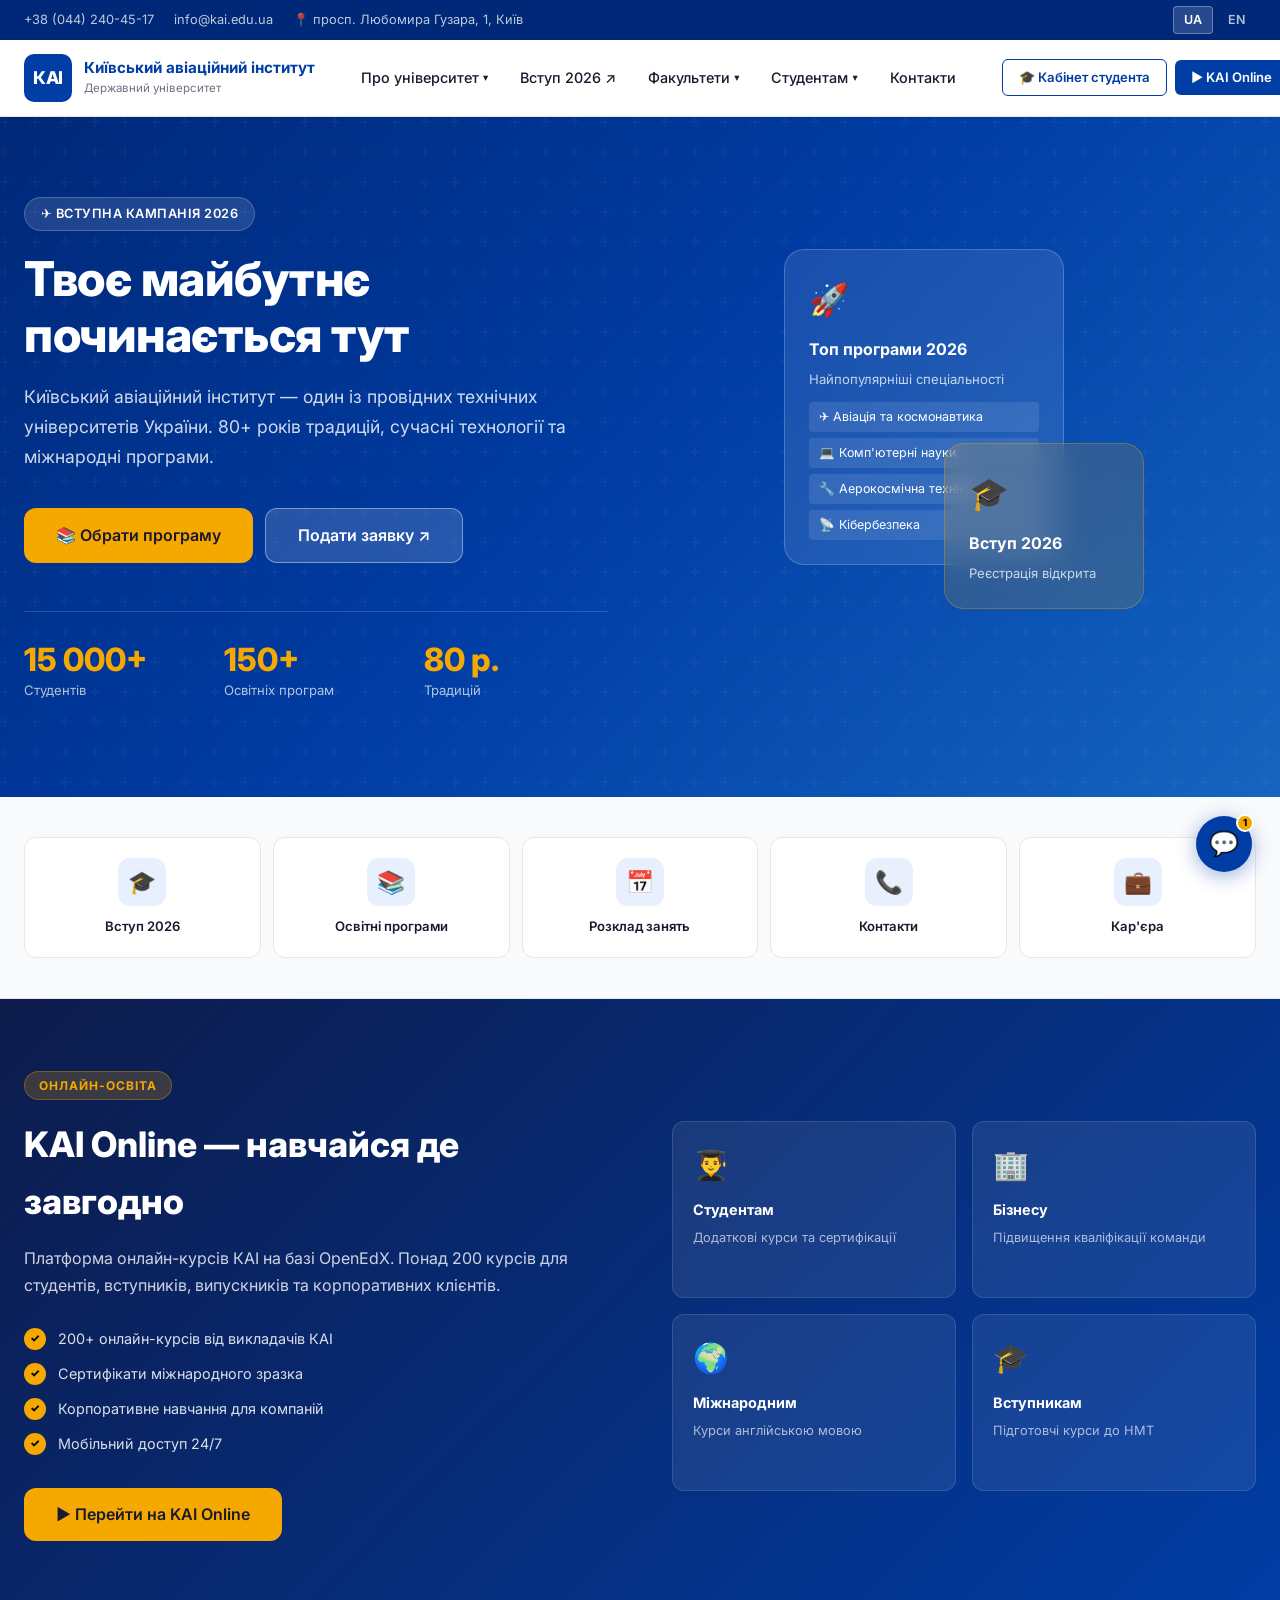
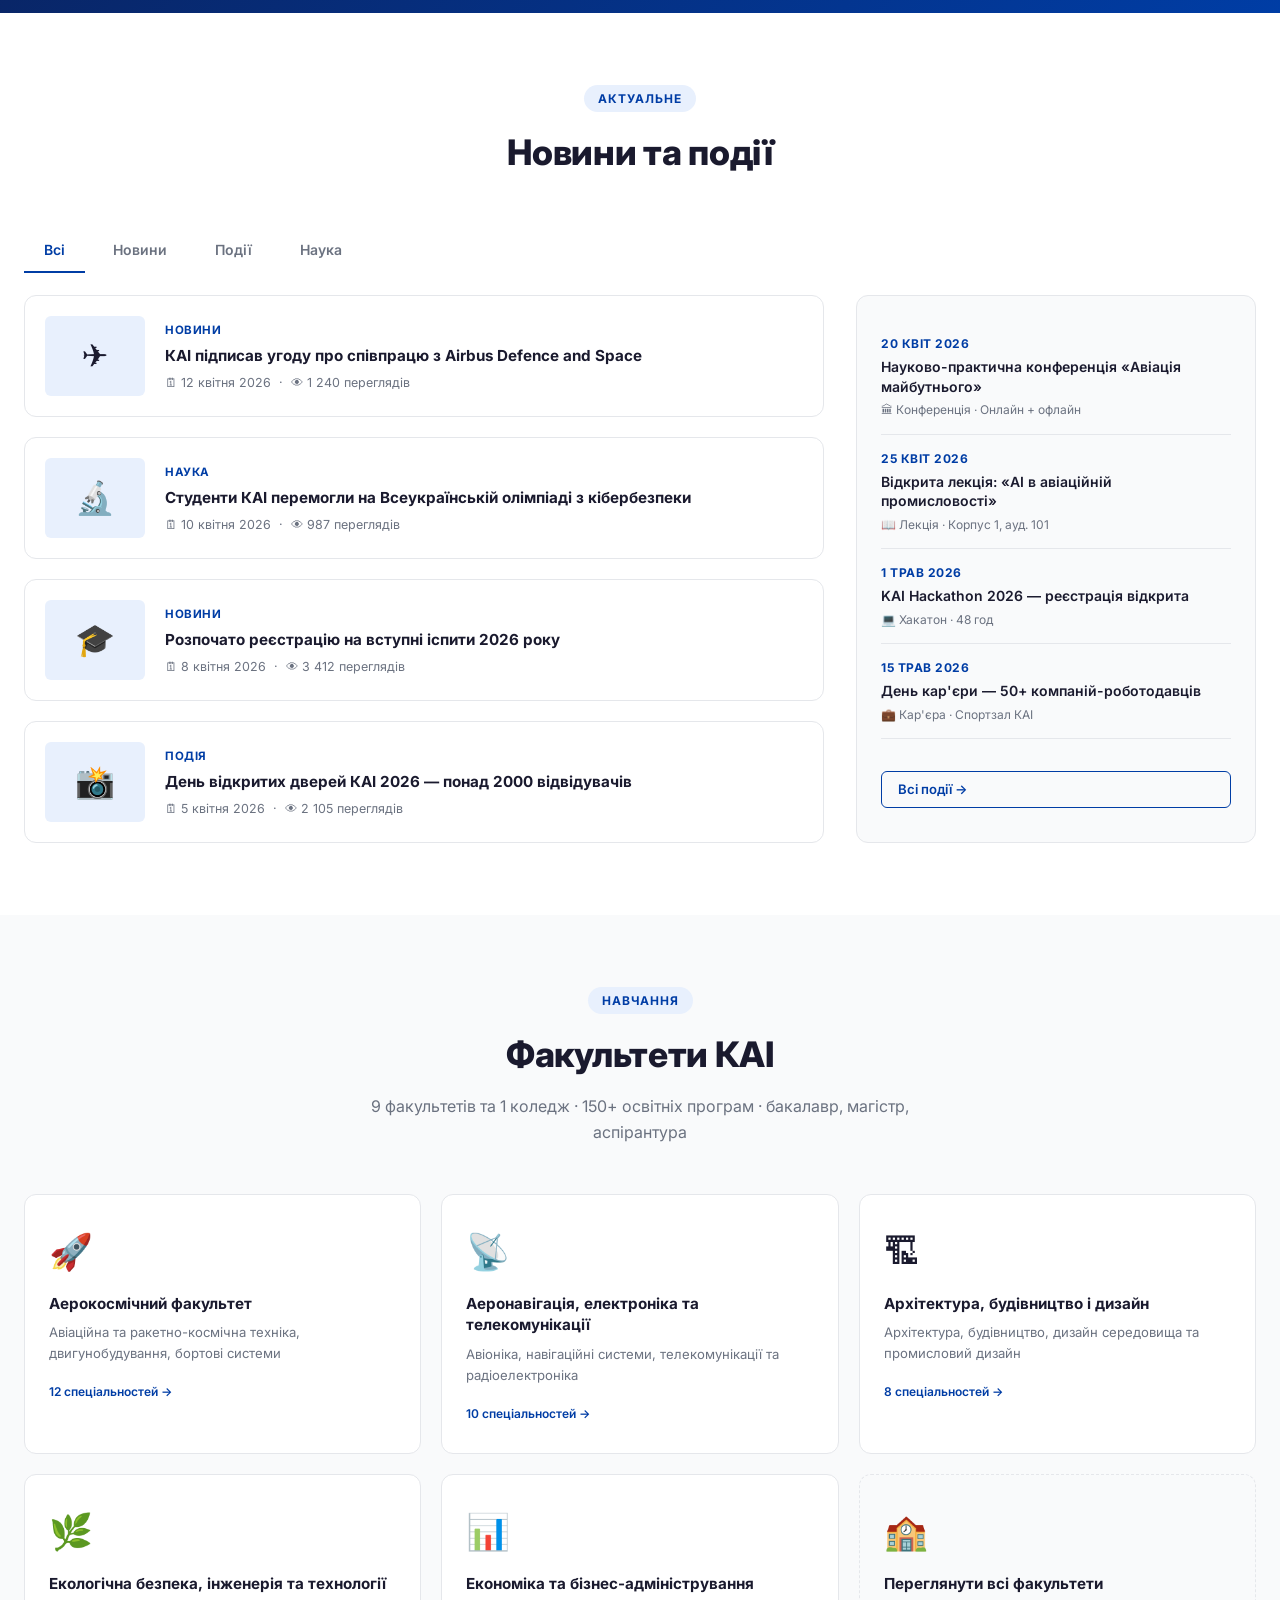
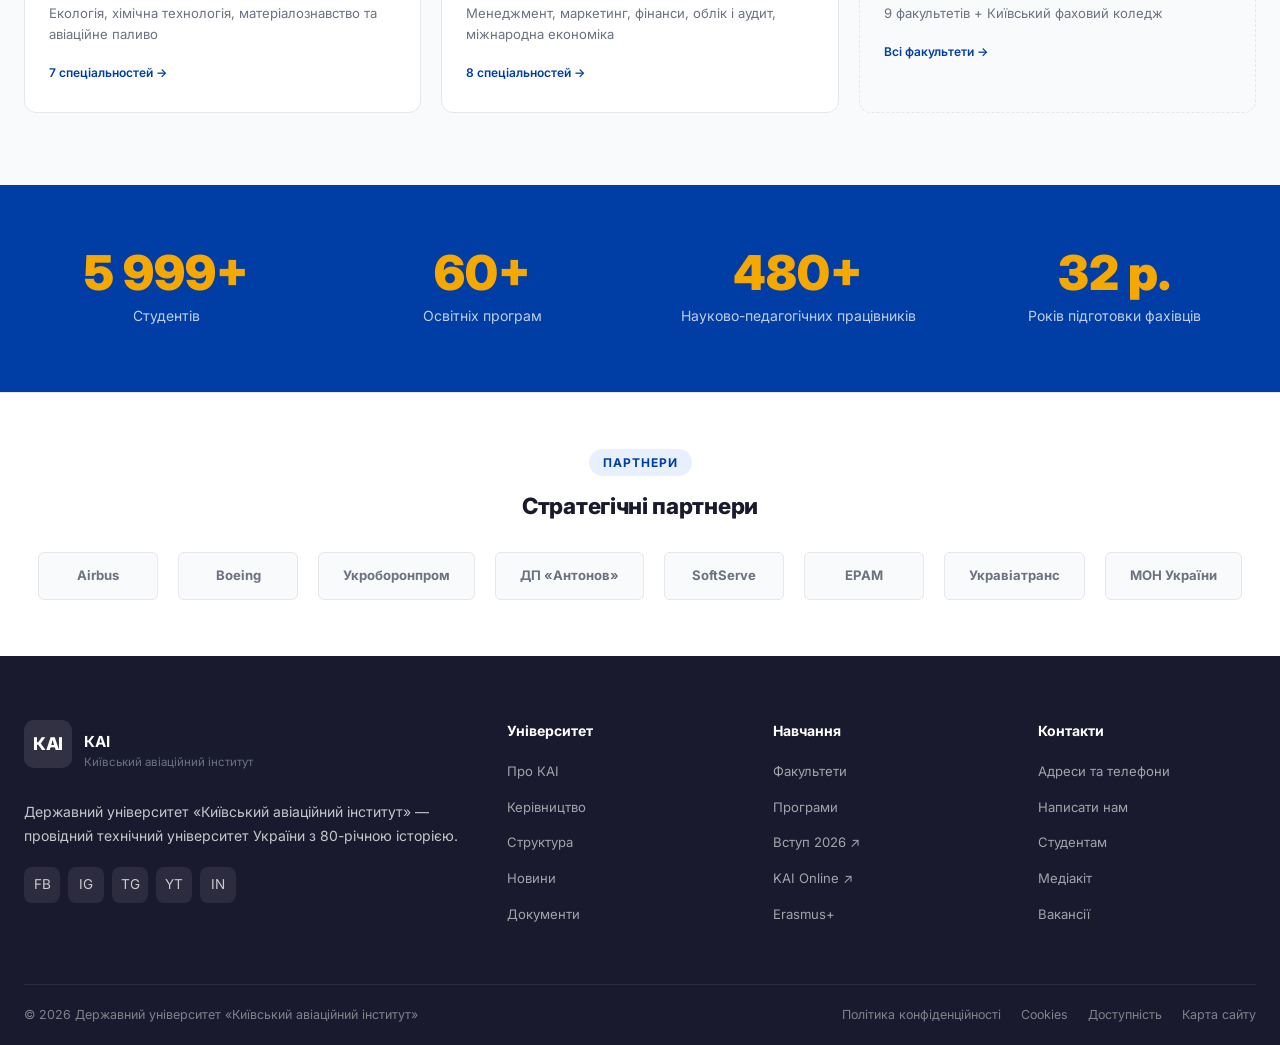
==== commit 3bb1a03b: "Add admin panel + content management system - admin/index.html — full SPA admin panel with sidebar n" ====
--- a/index.html
+++ b/index.html
@@ -20,8 +20,8 @@
 <div class="topbar">
   <div class="container">
     <div class="topbar-links">
-      <a href="tel:+380442404517">☎ +38 (044) 240-45-17</a>
-      <a href="mailto:info@kai.edu.ua">✉ info@kai.edu.ua</a>
+      <a data-ck-phone href="tel:+380442404517">☎ +38 (044) 240-45-17</a>
+      <a data-ck-email href="mailto:info@kai.edu.ua">✉ info@kai.edu.ua</a>
       <a href="#">📍 просп. Любомира Гузара, 1, Київ</a>
     </div>
     <div class="topbar-right">
@@ -110,10 +110,10 @@
     <div class="hero-grid">
       <div class="hero-content">
         <div class="hero-badge">✈ Вступна кампанія 2026</div>
-        <h1 id="hero-heading">
+        <h1 id="hero-heading" data-ck="home.hero.title">
           Твоє майбутнє<br><span>починається тут</span>
         </h1>
-        <p class="hero-sub">
+        <p class="hero-sub" data-ck="home.hero.subtitle">
           Київський авіаційний інститут — один із провідних технічних університетів України. 80+ років традицій, сучасні технології та міжнародні програми.
         </p>
         <div class="hero-actions">
@@ -252,7 +252,7 @@
     </div>
 
     <div class="news-grid">
-      <div class="news-list">
+      <div class="news-list" data-ck-list="home.news">
         <article class="news-card" data-cat="news">
           <div class="news-thumb">✈️</div>
           <div>
@@ -287,7 +287,7 @@
         </article>
       </div>
 
-      <aside class="events-panel" aria-label="Найближчі події">
+      <aside class="events-panel" data-ck-list="home.events" aria-label="Найближчі події">
         <h3>📅 Найближчі події</h3>
         <div class="event-item">
           <div class="event-date">20 КВІТ 2026</div>
@@ -327,7 +327,7 @@
       <h2 class="section-title" id="fac-heading">Факультети КАІ</h2>
       <p class="section-sub">9 факультетів та 1 коледж · 150+ освітніх програм · бакалавр, магістр, аспірантура</p>
     </div>
-    <div class="faculty-grid">
+    <div class="faculty-grid" data-ck-list="faculties.list">
       <a href="faculties.html#aerospace" class="faculty-card">
         <div class="faculty-icon">🚀</div>
         <h3>Аерокосмічний факультет</h3>
@@ -373,7 +373,7 @@
 ═══════════════════════════════════════════════════════════ -->
 <section class="stats-section" aria-label="Університет у цифрах">
   <div class="container">
-    <div class="stats-grid">
+    <div class="stats-grid" data-ck-list="home.statsSection">
       <div>
         <div class="stat-number counter" data-target="15000" data-suffix="+">15 000+</div>
         <div class="stat-label">Студентів</div>
@@ -403,7 +403,7 @@
       <span class="section-tag">Партнери</span>
       <h2 class="section-title" style="font-size:1.4rem;">Стратегічні партнери</h2>
     </div>
-    <div class="partners-grid">
+    <div class="partners-grid" data-ck-list="home.partners">
       <div class="partner-logo">Airbus</div>
       <div class="partner-logo">Boeing</div>
       <div class="partner-logo">Укроборонпром</div>
@@ -489,5 +489,6 @@
 </button>
 
 <script src="js/main.js"></script>
+<script src="js/content-loader.js"></script>
 </body>
 </html>
